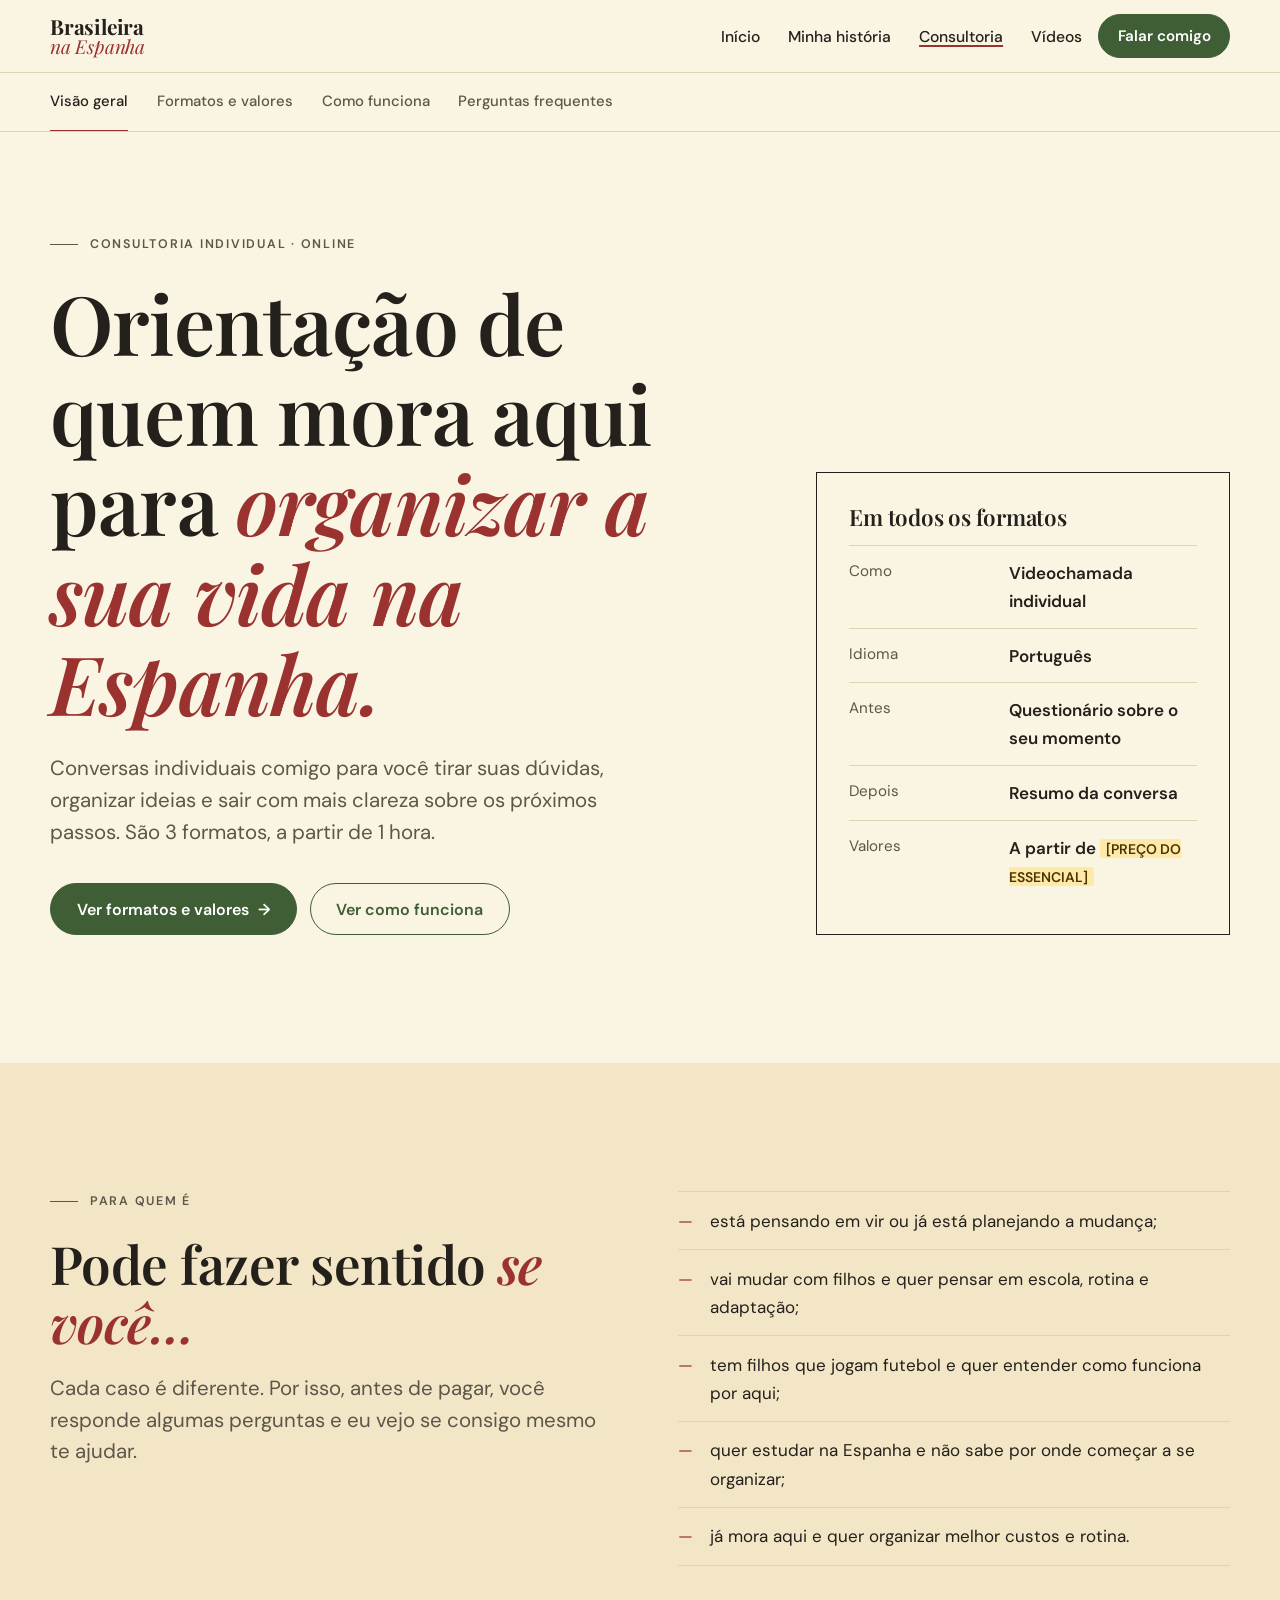
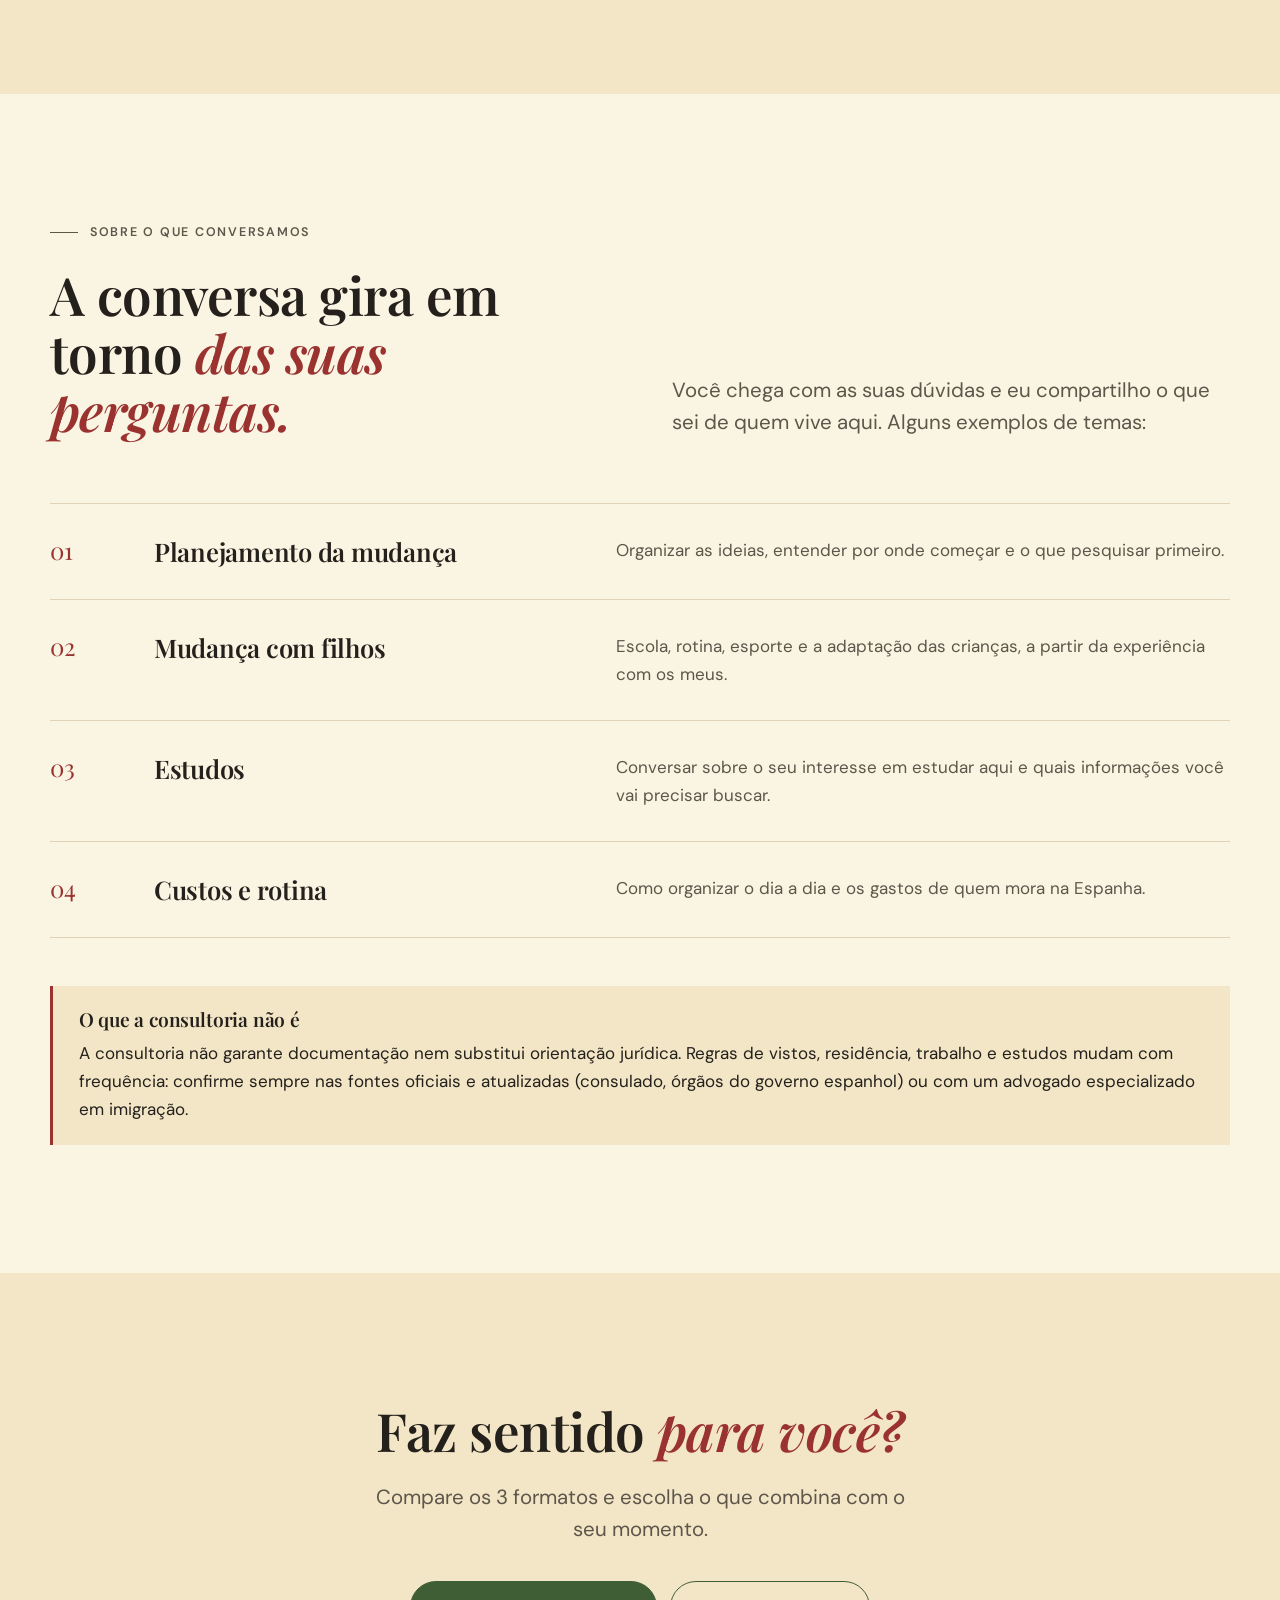
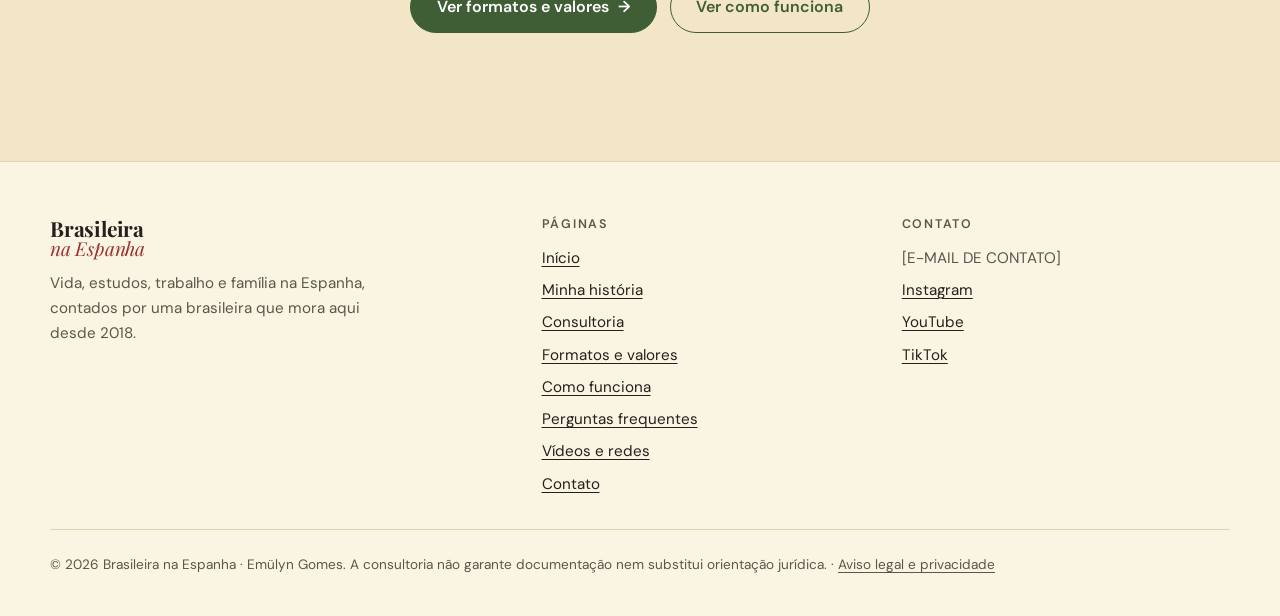
==== publico/consultoria/index.html @ 483fb572 "Primeira versão do site Brasileira na Espanha" ====
<!DOCTYPE html>
<html lang="pt-BR">
<head>
  <meta charset="UTF-8">
  <meta name="viewport" content="width=device-width, initial-scale=1">
  <title>Consultoria individual para viver na Espanha · Brasileira na Espanha</title>
  <meta name="description" content="Uma hora de videochamada individual para organizar suas dúvidas sobre a mudança e a vida na Espanha, com questionário antes e resumo depois.">
  <link rel="canonical" href="https://brasileiranaespanha.es/consultoria/">
  <meta name="theme-color" content="#F8F0D8">
  <link rel="icon" href="../favicon.svg" type="image/svg+xml">

  <!-- Prévia para compartilhamento (WhatsApp, Instagram, Facebook) -->
  <meta property="og:type" content="website">
  <meta property="og:locale" content="pt_BR">
  <meta property="og:site_name" content="Brasileira na Espanha">
  <meta property="og:title" content="Consultoria individual para viver na Espanha · Brasileira na Espanha">
  <meta property="og:description" content="Uma hora de videochamada individual para organizar suas dúvidas sobre a mudança e a vida na Espanha, com questionário antes e resumo depois.">
  <meta property="og:url" content="https://brasileiranaespanha.es/consultoria/">
  <meta property="og:image" content="https://brasileiranaespanha.es/img/compartilhar.jpg">
  <meta name="twitter:card" content="summary_large_image">

  <link rel="preconnect" href="https://fonts.googleapis.com">
  <link rel="preconnect" href="https://fonts.gstatic.com" crossorigin>
  <link href="https://fonts.googleapis.com/css2?family=DM+Sans:opsz,wght@9..40,400;9..40,500;9..40,600&family=Playfair+Display:ital,wght@0,600;0,700;1,400;1,600&display=swap" rel="stylesheet">
  <link rel="stylesheet" href="../css/estilo.css">
</head>
<body>
  <a class="pular" href="#conteudo">Pular para o conteúdo</a>

  <header class="topo">
    <div class="envoltorio">
      <a class="marca" href="../"><span>Brasileira</span> <em>na Espanha</em></a>
      <nav class="menu" aria-label="Principal">
        <ul>
          <li><a href="../">Início</a></li>
          <li><a href="../sobre/">Minha história</a></li>
          <li><a href="../consultoria/" aria-current="page">Consultoria</a></li>
          <li><a href="../conteudo/">Vídeos</a></li>
        </ul>
      </nav>
      <a class="botao botao--cheio botao--topo" href="../contato/">Falar comigo</a>
    </div>
  </header>

  <main id="conteudo">
    <nav class="subnav" aria-label="Páginas da consultoria">
      <ul class="envoltorio">
        <li><a href="../consultoria/" aria-current="page">Visão geral</a></li>
        <li><a href="../consultoria/formatos/">Formatos e valores</a></li>
        <li><a href="../consultoria/como-funciona/">Como funciona</a></li>
        <li><a href="../consultoria/perguntas/">Perguntas frequentes</a></li>
      </ul>
    </nav>

    <section class="hero" aria-labelledby="titulo-principal">
      <div class="envoltorio">
        <div>
          <p class="rotulo">Consultoria individual · online</p>
          <h1 id="titulo-principal">Orientação de quem mora aqui para <em>organizar a sua vida na Espanha.</em></h1>
          <p class="lead">Conversas individuais comigo para você tirar suas dúvidas, organizar ideias e sair com mais clareza sobre os próximos passos. São 3 formatos, a partir de 1 hora.</p>
          <div class="acoes">
          <a class="botao botao--cheio" href="../consultoria/formatos/">Ver formatos e valores <span class="seta" aria-hidden="true">→</span></a>
          <a class="botao botao--linha" href="../consultoria/como-funciona/">Ver como funciona</a>
          </div>
        </div>
        <aside class="ficha" aria-labelledby="titulo-ficha">
          <h2 id="titulo-ficha">Em todos os formatos</h2>
          <dl>
            <div><dt>Como</dt><dd>Videochamada individual</dd></div>
            <div><dt>Idioma</dt><dd>Português</dd></div>
            <div><dt>Antes</dt><dd>Questionário sobre o seu momento</dd></div>
            <div><dt>Depois</dt><dd>Resumo da conversa</dd></div>
            <div><dt>Valores</dt><dd>A partir de <span class="campo">[PREÇO DO ESSENCIAL]</span></dd></div>
          </dl>
        </aside>
      </div>
    </section>

    <section class="secao secao--areia" aria-labelledby="titulo-para-quem">
      <div class="envoltorio duas-colunas">
        <div>
          <p class="rotulo">Para quem é</p>
          <h2 id="titulo-para-quem">Pode fazer sentido <em>se você…</em></h2>
          <p class="lead" style="margin-top:1.4rem">Cada caso é diferente. Por isso, antes de pagar, você responde algumas perguntas e eu vejo se consigo mesmo te ajudar.</p>
        </div>
        <ul class="lista-traco">
          <li>está pensando em vir ou já está planejando a mudança;</li>
          <li>vai mudar com filhos e quer pensar em escola, rotina e adaptação;</li>
          <li>tem filhos que jogam futebol e quer entender como funciona por aqui;</li>
          <li>quer estudar na Espanha e não sabe por onde começar a se organizar;</li>
          <li>já mora aqui e quer organizar melhor custos e rotina.</li>
        </ul>
      </div>
    </section>

    <section class="secao" aria-labelledby="titulo-ajuda">
      <div class="envoltorio">
        <div class="cabeca-secao">
          <div>
            <p class="rotulo">Sobre o que conversamos</p>
            <h2 id="titulo-ajuda">A conversa gira em torno <em>das suas perguntas.</em></h2>
          </div>
          <p class="lead">Você chega com as suas dúvidas e eu compartilho o que sei de quem vive aqui. Alguns exemplos de temas:</p>
        </div>
        <ol class="indice">
          <li><h3>Planejamento da mudança</h3><p>Organizar as ideias, entender por onde começar e o que pesquisar primeiro.</p></li>
          <li><h3>Mudança com filhos</h3><p>Escola, rotina, esporte e a adaptação das crianças, a partir da experiência com os meus.</p></li>
          <li><h3>Estudos</h3><p>Conversar sobre o seu interesse em estudar aqui e quais informações você vai precisar buscar.</p></li>
          <li><h3>Custos e rotina</h3><p>Como organizar o dia a dia e os gastos de quem mora na Espanha.</p></li>
        </ol>

        <div class="aviso" style="margin-top:3rem" role="note">
          <h3>O que a consultoria não é</h3>
          <p>A consultoria não garante documentação nem substitui orientação jurídica. Regras de vistos, residência, trabalho e estudos mudam com frequência: confirme sempre nas fontes oficiais e atualizadas (consulado, órgãos do governo espanhol) ou com um advogado especializado em imigração.</p>
        </div>
      </div>
    </section>

    <section class="secao chamada secao--areia" aria-labelledby="titulo-chamada">
      <div class="envoltorio">
        <h2 id="titulo-chamada">Faz sentido <em>para você?</em></h2>
        <p class="lead">Compare os 3 formatos e escolha o que combina com o seu momento.</p>
        <div class="acoes">
          <a class="botao botao--cheio" href="../consultoria/formatos/">Ver formatos e valores <span class="seta" aria-hidden="true">→</span></a>
          <a class="botao botao--linha" href="../consultoria/como-funciona/">Ver como funciona</a>
        </div>
      </div>
    </section>
  </main>

  <footer class="rodape">
    <div class="envoltorio">
      <div>
        <a class="marca" href="../"><span>Brasileira</span> <em>na Espanha</em></a>
        <p class="suave" style="margin-top:.8rem;max-width:34ch">Vida, estudos, trabalho e família na Espanha, contados por uma brasileira que mora aqui desde 2018.</p>
      </div>
      <nav aria-label="Rodapé">
        <h2>Páginas</h2>
        <ul>
          <li><a href="../">Início</a></li>
          <li><a href="../sobre/">Minha história</a></li>
          <li><a href="../consultoria/">Consultoria</a></li>
          <li><a href="../consultoria/formatos/">Formatos e valores</a></li>
          <li><a href="../consultoria/como-funciona/">Como funciona</a></li>
          <li><a href="../consultoria/perguntas/">Perguntas frequentes</a></li>
          <li><a href="../conteudo/">Vídeos e redes</a></li>
          <li><a href="../contato/">Contato</a></li>
        </ul>
      </nav>
      <div>
        <h2>Contato</h2>
        <ul>
          <li><a data-link="email" data-mostrar aria-disabled="true">[E-MAIL DE CONTATO]</a></li>
          <li><a href="https://www.instagram.com/emulyngomes/">Instagram</a></li>
          <li><a href="https://www.youtube.com/@brasileiranaespanha">YouTube</a></li>
          <li><a href="https://www.tiktok.com/@emulyngomes">TikTok</a></li>
        </ul>
      </div>
      <p class="legal">© 2026 Brasileira na Espanha · Emülyn Gomes. A consultoria não garante documentação nem substitui orientação jurídica. · <a href="../aviso-legal/">Aviso legal e privacidade</a></p>
    </div>
  </footer>

  <script src="../js/config.js"></script>
</body>
</html>
---- publico/css/estilo.css ----
/* ==========================================================================
   Brasileira na Espanha — estilos do site
   Para mudar cores ou fontes, edite apenas as variáveis em :root.
   ========================================================================== */

:root {
  /* Cores */
  /* Paleta do canal: creme, verde, vinho e dourado */
  --papel: #FAF4E3;          /* fundo principal (creme) */
  --areia: #F2E6C6;          /* fundo alternativo (creme mais quente) */
  --tinta: #24201B;          /* texto principal */
  --tinta-suave: #5E564B;    /* texto secundário */
  --linha: #E0D3B4;          /* fios e bordas */
  --verde: #3F5E36;          /* botões (verde do Brasil) */
  --verde-escuro: #2F4828;
  --vinho: #9A3330;          /* itálicos e detalhes (vermelho da Espanha) */
  --ouro: #E2BC57;           /* dourado: só sobre fundo escuro e em detalhes */
  --escuro: #1F3326;         /* fundo das faixas escuras (verde bem fechado) */
  --pimenton: var(--vinho);  /* nome antigo, mantido por compatibilidade */

  /* Tipografia */
  --serif: "Playfair Display", Georgia, "Times New Roman", serif;
  --sans: "DM Sans", system-ui, -apple-system, "Segoe UI", sans-serif;

  /* Medidas */
  --largura: 1180px;
  --texto: 64ch;
  --espaco: clamp(72px, 10vw, 140px);
}

*, *::before, *::after { box-sizing: border-box; }
* { margin: 0; }

html { -webkit-text-size-adjust: 100%; scroll-behavior: smooth; }
@media (prefers-reduced-motion: reduce) {
  html { scroll-behavior: auto; }
  *, *::before, *::after { transition: none !important; }
}

body {
  background: var(--papel);
  color: var(--tinta);
  font-family: var(--sans);
  font-size: 1.0625rem;
  line-height: 1.65;
  text-rendering: optimizeLegibility;
}

img { display: block; max-width: 100%; height: auto; }

a { color: inherit; text-decoration-thickness: 1px; text-underline-offset: 0.2em; }
a:hover { color: var(--pimenton); }

:focus-visible {
  outline: 3px solid var(--verde);
  outline-offset: 3px;
  border-radius: 2px;
}

/* Acessibilidade */
.pular {
  position: absolute; left: 1rem; top: -100px;
  background: var(--tinta); color: var(--papel);
  padding: .7rem 1rem; z-index: 100; text-decoration: none;
}
.pular:focus { top: 1rem; color: var(--papel); }

.sr-only {
  position: absolute; width: 1px; height: 1px; padding: 0; margin: -1px;
  overflow: hidden; clip: rect(0,0,0,0); white-space: nowrap; border: 0;
}

/* --------------------------------------------------------------------------
   Estrutura
   -------------------------------------------------------------------------- */
.envoltorio { width: min(var(--largura), 100% - 2.5rem); margin-inline: auto; }

.secao { padding-block: var(--espaco); }
.secao--areia { background: var(--areia); }
.secao--tinta { background: var(--escuro); color: var(--papel); }
.secao--tinta a:hover { color: var(--ouro); }

/* --------------------------------------------------------------------------
   Tipografia
   -------------------------------------------------------------------------- */
h1, h2, h3 {
  font-family: var(--serif);
  font-weight: 600;
  line-height: 1.1;
  letter-spacing: -0.01em;
  font-optical-sizing: auto;
}
h1 { font-size: clamp(2.6rem, 6.4vw, 5.4rem); }
h2 { font-size: clamp(2rem, 4.2vw, 3.3rem); }
h3 { font-size: clamp(1.3rem, 2vw, 1.6rem); line-height: 1.2; }
h1 em, h2 em { font-style: italic; color: var(--pimenton); }
.secao--tinta h2 em { color: var(--ouro); }

p + p { margin-top: 1em; }

.rotulo {
  display: flex; align-items: center; gap: .75rem;
  font-size: .78rem; font-weight: 600;
  letter-spacing: .14em; text-transform: uppercase;
  color: var(--tinta-suave);
  margin-bottom: 1.4rem;
}
.rotulo::before { content: ""; width: 28px; height: 1px; background: currentColor; }
.secao--tinta .rotulo { color: #CFC5B6; }

.lead { font-size: clamp(1.15rem, 1.6vw, 1.35rem); line-height: 1.55; color: var(--tinta-suave); max-width: 40ch; }
.suave { color: var(--tinta-suave); }
.medida { max-width: var(--texto); }

/* Campo a preencher: aparece em destaque para você achar fácil */
.campo {
  background: #FFE9A8;
  color: #4A3500;
  font-family: var(--sans);
  font-style: normal;
  font-size: .82em;
  font-weight: 600;
  padding: .05em .4em;
  border-radius: 3px;
  white-space: normal;
}

/* --------------------------------------------------------------------------
   Botões e links de ação
   -------------------------------------------------------------------------- */
.botao {
  display: inline-flex; align-items: center; gap: .6rem;
  min-height: 52px; padding: .85rem 1.6rem;
  font: 600 1rem/1.2 var(--sans);
  text-decoration: none;
  border: 1.5px solid var(--tinta);
  border-radius: 999px;
  transition: background-color .2s, color .2s, border-color .2s;
  cursor: pointer;
}
.botao--cheio { background: var(--verde); border-color: var(--verde); color: #fff; }
.botao--cheio:hover { background: var(--verde-escuro); border-color: var(--verde-escuro); color: #fff; }
.botao--linha { background: transparent; color: var(--verde); border-color: var(--verde); }
.botao--linha:hover { background: var(--verde); color: #fff; }
.secao--tinta .botao--linha { color: var(--papel); border-color: var(--papel); }
.secao--tinta .botao--linha:hover { background: var(--papel); color: var(--tinta); }
.botao .seta { transition: transform .2s; }
.botao:hover .seta { transform: translateX(3px); }

/* Botão cujo link ainda não foi configurado em js/config.js */
.botao[aria-disabled="true"] {
  background: transparent; color: var(--tinta-suave);
  border: 1.5px dashed var(--tinta-suave); cursor: not-allowed;
}
.secao--tinta .botao[aria-disabled="true"] { color: #CFC5B6; border-color: #CFC5B6; }

.link-seta {
  font-weight: 600; text-decoration: none;
  border-bottom: 1.5px solid currentColor; padding-bottom: 2px;
}

.acoes { display: flex; flex-wrap: wrap; gap: .8rem; margin-top: 2.2rem; }

/* --------------------------------------------------------------------------
   Cabeçalho
   -------------------------------------------------------------------------- */
.topo {
  position: sticky; top: 0; z-index: 50;
  background: color-mix(in srgb, var(--papel) 92%, transparent);
  backdrop-filter: blur(10px);
  border-bottom: 1px solid var(--linha);
}
.topo .envoltorio {
  display: flex; align-items: center; justify-content: space-between;
  gap: 1rem; min-height: 72px;
}
.marca {
  display: inline-flex; flex-direction: column;
  font-family: var(--serif); font-size: 1.3rem; font-weight: 700;
  text-decoration: none; letter-spacing: -0.01em; line-height: 1.02;
}
.marca em { color: var(--vinho); font-weight: 400; font-size: .92em; }
.marca:hover { color: var(--tinta); }

.menu { margin-left: auto; }
.menu ul { display: flex; gap: clamp(.9rem, 2.2vw, 1.9rem); list-style: none; padding: 0; }
.menu a { text-decoration: none; font-weight: 500; font-size: .98rem; white-space: nowrap; }
.menu a[aria-current="page"] { text-decoration: underline; text-decoration-color: var(--pimenton); text-decoration-thickness: 2px; }
.botao--topo { min-height: 44px; padding: .55rem 1.15rem; font-size: .95rem; }

/* Celular: marca e botão na primeira linha, menu na segunda (com rolagem lateral se precisar) */
@media (max-width: 760px) {
  .topo .envoltorio {
    display: grid; grid-template-columns: 1fr auto;
    gap: .6rem 1rem; padding-block: .75rem; min-height: 0;
  }
  .menu { grid-column: 1 / -1; grid-row: 2; margin: 0 -1.25rem; overflow-x: auto; scrollbar-width: none; }
  .menu::-webkit-scrollbar { display: none; }
  .menu ul { padding-inline: 1.25rem; gap: 1.3rem; }
  .menu a { font-size: .93rem; display: inline-block; padding-block: .3rem; }
}

/* Abas da consultoria */
.subnav { border-bottom: 1px solid var(--linha); background: var(--papel); }
.subnav ul { display: flex; gap: 1.8rem; list-style: none; padding: 0; overflow-x: auto; scrollbar-width: none; }
.subnav ul::-webkit-scrollbar { display: none; }
.subnav a {
  display: block; padding-block: 1rem; white-space: nowrap;
  text-decoration: none; font-size: .93rem; font-weight: 500; color: var(--tinta-suave);
  border-bottom: 2px solid transparent; margin-bottom: -1px;
}
.subnav a[aria-current="page"] { color: var(--tinta); border-bottom-color: var(--pimenton); }

/* Cabeçalho de páginas internas (sem foto) */
.cabecalho-pagina { padding-block: clamp(56px, 9vw, 120px) clamp(40px, 6vw, 72px); }
.cabecalho-pagina h1 { max-width: 16ch; margin-bottom: 1.4rem; }
.cabecalho-pagina .lead { max-width: 52ch; }

/* Etapas numeradas grandes (página Como funciona) */
.etapas { list-style: none; padding: 0; counter-reset: etapa; display: grid; grid-template-columns: repeat(2, 1fr); gap: 0 clamp(2rem, 6vw, 6rem); }
.etapas li { counter-increment: etapa; padding-block: 2rem; border-top: 1px solid var(--linha); display: grid; grid-template-columns: 4.5rem 1fr; gap: .2rem 1rem; }
.etapas li::before {
  content: counter(etapa, decimal-leading-zero); grid-row: span 2;
  font-family: var(--serif); font-size: 2.6rem; line-height: 1; color: var(--pimenton);
}
.etapas h2 { font-size: clamp(1.35rem, 2.2vw, 1.7rem); margin-bottom: .3rem; }
.etapas p { color: var(--tinta-suave); }
@media (max-width: 760px) { .etapas { grid-template-columns: 1fr; } .etapas li { grid-template-columns: 3.5rem 1fr; } .etapas li::before { font-size: 2rem; } }

/* Textos longos */
.texto-corrido p + p { margin-top: 1.1em; }
.texto-corrido blockquote {
  font-family: var(--serif); font-style: italic;
  font-size: clamp(1.5rem, 2.6vw, 2.1rem); line-height: 1.25;
  border-left: 2px solid var(--pimenton); padding-left: 1.4rem; margin-bottom: 1.8rem;
}
.faq--larga { max-width: 860px; }

.texto-legal { max-width: 760px; }
.texto-legal > h2 { font-size: clamp(1.6rem, 3vw, 2.2rem); margin: 3rem 0 1rem; }
.texto-legal .aviso h2 { font-size: 1.2rem; margin-bottom: .4rem; }
.texto-legal p + p { margin-top: .9em; }
.dados-legais div { display: grid; grid-template-columns: 8rem 1fr; gap: 1rem; padding-block: .8rem; border-top: 1px solid var(--linha); }
.dados-legais dt { color: var(--tinta-suave); }

/* Página de contato */
.pagina-contato { padding-block: clamp(64px, 9vw, 120px); }
.pagina-contato h1 { font-size: clamp(2.4rem, 5vw, 4rem); }
.pagina-contato h1 em { color: var(--ouro); }
.contato h2 { font-size: 1.4rem; }

/* --------------------------------------------------------------------------
   Fotos (com espaço reservado enquanto a foto não existe)
   -------------------------------------------------------------------------- */
.foto {
  position: relative; overflow: hidden;
  background:
    repeating-linear-gradient(135deg, transparent 0 14px, rgba(31,26,22,.045) 14px 15px),
    var(--areia);
  border: 1px solid var(--linha);
}
.foto img { position: absolute; inset: 0; width: 100%; height: 100%; object-fit: cover; z-index: 1; }
.foto .vaga {
  position: absolute; inset: 0;
  display: flex; flex-direction: column; justify-content: flex-end;
  padding: 1.4rem; font-size: .86rem; line-height: 1.45; color: var(--tinta-suave);
}
.foto .vaga strong { color: var(--tinta); font-size: .74rem; letter-spacing: .12em; text-transform: uppercase; }
.foto--retrato { aspect-ratio: 4 / 5; }
.foto--paisagem { aspect-ratio: 3 / 2; }

.legenda {
  margin-top: .7rem; font-size: .84rem; color: var(--tinta-suave);
  display: flex; gap: .5rem;
}
.legenda::before { content: "↑"; color: var(--pimenton); }

/* --------------------------------------------------------------------------
   Seção principal (hero)
   -------------------------------------------------------------------------- */
.hero { padding-block: clamp(48px, 8vw, 110px) var(--espaco); }
.hero .envoltorio {
  display: grid; grid-template-columns: 1.25fr .75fr;
  gap: clamp(2rem, 6vw, 6rem); align-items: end;
}
.hero h1 { margin-bottom: 1.6rem; }
.hero .foto { border-radius: 220px 220px 4px 4px; }
@media (max-width: 860px) {
  .hero .envoltorio { grid-template-columns: 1fr; }
  .hero figure { max-width: 420px; }
}

/* --------------------------------------------------------------------------
   Apresentação
   -------------------------------------------------------------------------- */
.apresentacao {
  display: grid; grid-template-columns: 5fr 7fr;
  gap: clamp(2rem, 6vw, 6rem); align-items: start;
}
.apresentacao blockquote {
  font-family: var(--serif); font-style: italic;
  font-size: clamp(1.6rem, 2.8vw, 2.3rem); line-height: 1.25;
  border-left: 2px solid var(--pimenton); padding-left: 1.4rem;
  margin-bottom: 2rem;
}
@media (max-width: 860px) { .apresentacao { grid-template-columns: 1fr; } }

/* --------------------------------------------------------------------------
   Lista numerada editorial (temas, etapas)
   -------------------------------------------------------------------------- */
.indice { list-style: none; padding: 0; border-top: 1px solid var(--linha); counter-reset: item; }
.indice > li {
  counter-increment: item;
  display: grid; grid-template-columns: 5rem 1fr 1.4fr;
  gap: 1.5rem; padding-block: 2rem;
  border-bottom: 1px solid var(--linha);
}
.indice > li::before {
  content: counter(item, decimal-leading-zero);
  font-family: var(--serif); font-size: 1.5rem; color: var(--pimenton); line-height: 1.2;
}
.indice h3 { margin: 0; }
.indice p { color: var(--tinta-suave); }
@media (max-width: 760px) {
  .indice > li { grid-template-columns: 3rem 1fr; }
  .indice > li > p { grid-column: 2; }
}

.cabeca-secao {
  display: grid; grid-template-columns: 1fr 1fr;
  gap: 2rem 4rem; align-items: end; margin-bottom: clamp(2.5rem, 5vw, 4rem);
}
@media (max-width: 760px) { .cabeca-secao { grid-template-columns: 1fr; } }

/* --------------------------------------------------------------------------
   Faixa da consultoria (fundo escuro)
   -------------------------------------------------------------------------- */
.faixa {
  display: grid; grid-template-columns: 1.1fr .9fr;
  gap: clamp(2rem, 6vw, 6rem); align-items: center;
}
.faixa .lead { color: #D9CFC0; }
.faixa dl { border-top: 1px solid rgba(251,247,238,.25); }
.faixa dl div {
  display: flex; justify-content: space-between; gap: 1rem;
  padding-block: 1rem; border-bottom: 1px solid rgba(251,247,238,.25);
}
.faixa dt { color: #CFC5B6; }
.faixa dd { text-align: right; font-weight: 600; }
@media (max-width: 860px) { .faixa { grid-template-columns: 1fr; } }

/* --------------------------------------------------------------------------
   Passos (linha do tempo horizontal)
   -------------------------------------------------------------------------- */
.passos {
  list-style: none; padding: 0;
  display: grid; grid-template-columns: repeat(var(--colunas, 3), 1fr);
  gap: 0; counter-reset: passo;
}
.passos li {
  counter-increment: passo; position: relative;
  padding: 2.4rem 1.6rem 0 0;
  border-top: 2px solid var(--tinta);
}
.passos li::before {
  content: counter(passo);
  position: absolute; top: -1.05rem; left: 0;
  width: 2rem; height: 2rem; border-radius: 50%;
  background: var(--papel); border: 2px solid var(--tinta);
  display: grid; place-items: center;
  font: 600 .9rem/1 var(--sans);
}
.secao--areia .passos li::before { background: var(--areia); }
.passos h3 { font-size: 1.25rem; margin-bottom: .5rem; }
.passos p { color: var(--tinta-suave); font-size: .98rem; }
@media (max-width: 860px) {
  .passos { grid-template-columns: 1fr; gap: 0; }
  .passos li { border-top: 0; border-left: 2px solid var(--tinta); padding: 0 0 2.2rem 2rem; }
  .passos li::before { top: 0; left: -1.05rem; }
}

/* --------------------------------------------------------------------------
   Canais de conteúdo
   -------------------------------------------------------------------------- */
.canais { list-style: none; padding: 0; border-top: 1px solid var(--linha); }
.canais a {
  display: grid; grid-template-columns: 1fr auto; align-items: baseline; gap: 1rem;
  padding-block: 1.5rem; border-bottom: 1px solid var(--linha);
  text-decoration: none;
}
.canais .nome { font-family: var(--serif); font-size: clamp(1.5rem, 3vw, 2.2rem); }
.canais .detalhe { color: var(--tinta-suave); font-size: .95rem; }
.canais a:hover .nome { color: var(--pimenton); }

.duas-colunas {
  display: grid; grid-template-columns: 1fr 1fr; gap: clamp(2rem, 6vw, 6rem); align-items: start;
}
@media (max-width: 860px) { .duas-colunas { grid-template-columns: 1fr; } }

/* --------------------------------------------------------------------------
   Chamada final
   -------------------------------------------------------------------------- */
.chamada { text-align: center; }
.chamada h2 { max-width: 18ch; margin-inline: auto; }
.chamada .lead { margin: 1.4rem auto 0; }
.chamada .acoes { justify-content: center; }

/* --------------------------------------------------------------------------
   Página da consultoria
   -------------------------------------------------------------------------- */
.ficha {
  border: 1px solid var(--tinta); background: var(--papel);
  padding: clamp(1.4rem, 3vw, 2rem);
}
.ficha h2 { font-size: 1.4rem; margin-bottom: 1rem; }
.ficha dl div {
  display: grid; grid-template-columns: 9rem 1fr; gap: 1rem;
  padding-block: .8rem; border-top: 1px solid var(--linha);
}
.ficha dt { color: var(--tinta-suave); font-size: .95rem; }
.ficha dd { font-weight: 600; }

.lista-traco { list-style: none; padding: 0; }
.lista-traco li { padding: .9rem 0 .9rem 2rem; border-bottom: 1px solid var(--linha); position: relative; }
.lista-traco li::before { content: "—"; position: absolute; left: 0; color: var(--pimenton); }
.lista-traco li:first-child { border-top: 1px solid var(--linha); }

.aviso {
  border-left: 3px solid var(--pimenton);
  background: var(--areia);
  padding: 1.4rem 1.6rem;
}
.aviso h3 { font-size: 1.2rem; margin-bottom: .5rem; }

/* Perguntas frequentes */
.faq { border-top: 1px solid var(--linha); }
.faq details { border-bottom: 1px solid var(--linha); }
.faq summary {
  cursor: pointer; list-style: none;
  display: flex; justify-content: space-between; gap: 1.5rem;
  padding-block: 1.4rem;
  font-family: var(--serif); font-size: clamp(1.2rem, 2vw, 1.45rem); line-height: 1.3;
}
.faq summary::-webkit-details-marker { display: none; }
.faq summary::after { content: "+"; font-family: var(--sans); color: var(--pimenton); font-size: 1.5rem; line-height: 1; }
.faq details[open] summary::after { content: "−"; }
.faq .resposta { padding-bottom: 1.6rem; max-width: var(--texto); color: var(--tinta-suave); }

/* Contato */
.contatos { display: grid; gap: 1rem; }
.contato {
  display: grid; grid-template-columns: 1fr auto; gap: 1rem 2rem; align-items: center;
  padding: 1.6rem 0; border-bottom: 1px solid rgba(251,247,238,.25);
}
.contato:first-child { border-top: 1px solid rgba(251,247,238,.25); }
.contato p { color: #CFC5B6; font-size: .95rem; margin-top: .3rem; }
.nota-link { font-size: .8rem; color: #CFC5B6; grid-column: 1 / -1; margin-top: -.4rem; }
@media (max-width: 640px) { .contato { grid-template-columns: 1fr; } }

/* --------------------------------------------------------------------------
   Rodapé
   -------------------------------------------------------------------------- */
.rodape { border-top: 1px solid var(--linha); padding-block: 3.5rem 2.5rem; font-size: .95rem; }
.rodape .envoltorio { display: grid; grid-template-columns: 1.4fr 1fr 1fr; gap: 2rem; }
.rodape h2 { font-family: var(--sans); font-size: .78rem; letter-spacing: .14em; text-transform: uppercase; color: var(--tinta-suave); font-weight: 600; margin-bottom: .9rem; }
.rodape ul { list-style: none; padding: 0; display: grid; gap: .45rem; }
.rodape .legal { grid-column: 1 / -1; border-top: 1px solid var(--linha); padding-top: 1.5rem; color: var(--tinta-suave); font-size: .85rem; }
@media (max-width: 760px) { .rodape .envoltorio { grid-template-columns: 1fr; } }

.rodape a[aria-disabled="true"], .contato a[aria-disabled="true"] { opacity: .75; }

/* Página 404 */
.erro-404 { min-height: 60vh; display: grid; place-items: center; text-align: center; }

/* --------------------------------------------------------------------------
   Formatos da consultoria (3 colunas separadas por fios, sem "cards")
   -------------------------------------------------------------------------- */
.formatos {
  display: grid; grid-template-columns: repeat(3, 1fr);
  border-top: 2px solid var(--tinta); border-bottom: 1px solid var(--linha);
}
.formato {
  display: flex; flex-direction: column;
  padding: 2.4rem clamp(1.2rem, 2.5vw, 2.2rem) 2.6rem;
  border-left: 1px solid var(--linha);
}
.formato:first-child { border-left: 0; padding-left: 0; }
.formato h2 { font-size: clamp(1.8rem, 3vw, 2.4rem); }
.formato-para { color: var(--tinta-suave); margin-top: .6rem; min-height: 3.2em; }
.formato-preco { font-family: var(--serif); font-size: 2.2rem; margin-top: 1.6rem; line-height: 1; }
.formato-duracao { font-size: .92rem; font-weight: 600; margin-top: .6rem; }
.formato ul { list-style: none; padding: 0; margin: 1.6rem 0 2rem; flex: 1; }
.formato li { padding: .65rem 0 .65rem 1.6rem; border-top: 1px solid var(--linha); position: relative; font-size: .98rem; }
.formato li::before { content: "—"; position: absolute; left: 0; color: var(--pimenton); }
.formato .botao { align-self: flex-start; }

.formato--destaque { background: var(--escuro); color: var(--papel); border-left: 0; }
.formato--destaque + .formato { border-left: 0; }
.formato--destaque .formato-para { color: #CFC5B6; }
.formato--destaque li { border-top-color: rgba(251,247,238,.22); }
.formato--destaque li::before { color: var(--ouro); }
.formato--destaque .botao--linha { color: var(--papel); border-color: var(--papel); }
.formato--destaque .botao--linha:hover { background: var(--papel); color: var(--tinta); }

@media (max-width: 900px) {
  .formatos { grid-template-columns: 1fr; }
  .formato, .formato:first-child { border-left: 0; padding-inline: 0; border-top: 1px solid var(--linha); }
  .formato:first-child { border-top: 0; }
  .formato--destaque { padding-inline: 1.4rem; margin-inline: -1.25rem; padding-inline: 1.25rem; }
  .formato-para { min-height: 0; }
}

/* --------------------------------------------------------------------------
   Fluxo de contratação: etapas e formulários
   -------------------------------------------------------------------------- */
.estreito { width: min(760px, 100% - 2.5rem); }
.cabecalho-pagina--fluxo { padding-top: clamp(40px, 6vw, 72px); }
.cabecalho-pagina--fluxo h1 { font-size: clamp(2.1rem, 4.6vw, 3.4rem); max-width: 20ch; }

.etapas-fluxo { list-style: none; padding: 0; display: flex; flex-wrap: wrap; gap: .4rem; margin-bottom: 2rem; counter-reset: ef; }
.etapas-fluxo li {
  counter-increment: ef; font-size: .82rem; font-weight: 600;
  padding: .4rem .85rem; border-radius: 999px;
  background: var(--areia); color: var(--tinta-suave);
}
.etapas-fluxo li::before { content: counter(ef) " · "; }
.etapas-fluxo li.feita { background: #E3EBDD; color: var(--verde); }
.etapas-fluxo li.feita::before { content: "✓ "; }
.etapas-fluxo li[aria-current="step"] { background: var(--verde); color: #fff; }

.formulario fieldset { border: 0; padding: 0; margin: 0 0 2rem; }
.formulario legend { font-family: var(--serif); font-size: 1.3rem; font-weight: 600; margin-bottom: .9rem; padding: 0; }
.campo-form { margin-bottom: 1.4rem; }
.campo-form label { display: block; font-weight: 600; margin-bottom: .45rem; font-size: .98rem; }
.formulario input[type=text], .formulario input[type=email], .formulario input[type=tel],
.formulario select, .formulario textarea {
  width: 100%; font: inherit; color: var(--tinta);
  padding: .8rem 1rem; min-height: 50px;
  background: #fff; border: 1.5px solid var(--linha); border-radius: 10px;
}
.formulario textarea { resize: vertical; }
.formulario input:focus, .formulario select:focus, .formulario textarea:focus { outline: none; border-color: var(--verde); box-shadow: 0 0 0 3px rgba(63,94,54,.18); }
.duas { display: grid; grid-template-columns: 1fr 1fr; gap: 0 1rem; }
@media (max-width: 620px) { .duas { grid-template-columns: 1fr; } }

.opcoes { display: grid; gap: .55rem; }
.opcoes--linha { grid-template-columns: repeat(auto-fit, minmax(150px, 1fr)); }
.opcao {
  display: flex; gap: .75rem; align-items: flex-start;
  padding: .85rem 1rem; background: #fff;
  border: 1.5px solid var(--linha); border-radius: 10px; cursor: pointer;
  transition: border-color .15s, background-color .15s;
}
.opcao:hover { border-color: var(--verde); }
.opcao input { margin-top: .3rem; accent-color: var(--verde); width: 1.05rem; height: 1.05rem; flex: none; }
.opcao:has(input:checked) { border-color: var(--verde); background: #EEF3EA; }
.opcao--aceite { margin: .5rem 0 1.4rem; font-size: .95rem; }
.dica { font-size: .9rem; margin-top: .6rem; }

.botao--largo { width: 100%; justify-content: center; }
button.botao:disabled { opacity: .45; cursor: not-allowed; }
.form-erro { color: #A3261F; font-weight: 600; margin-bottom: 1rem; }
.form-nao-conectado, .nota {
  background: #FFE9A8; color: #4A3500; font-size: .9rem; font-weight: 600;
  padding: .8rem 1rem; border-radius: 8px; margin-bottom: 1rem;
}

.resultado { border-top: 2px solid var(--verde); padding-top: 2rem; }
.resultado:focus { outline: none; }
.resultado h2 { font-size: clamp(1.8rem, 3.6vw, 2.6rem); margin-bottom: 1rem; }
.resultado .lead { max-width: none; }

.seletor-formato { display: flex; flex-wrap: wrap; gap: .5rem; margin-top: 1.8rem; }
.seletor-formato .botao { min-height: 44px; padding: .5rem 1.1rem; font-size: .95rem; }
.seletor-formato .botao[aria-pressed="true"] { background: var(--verde); color: #fff; }
.agenda-vazia {
  min-height: 280px; display: grid; place-content: center; text-align: center; gap: .3rem;
  border: 2px dashed var(--linha); border-radius: 14px; background: #fff; padding: 2rem;
}
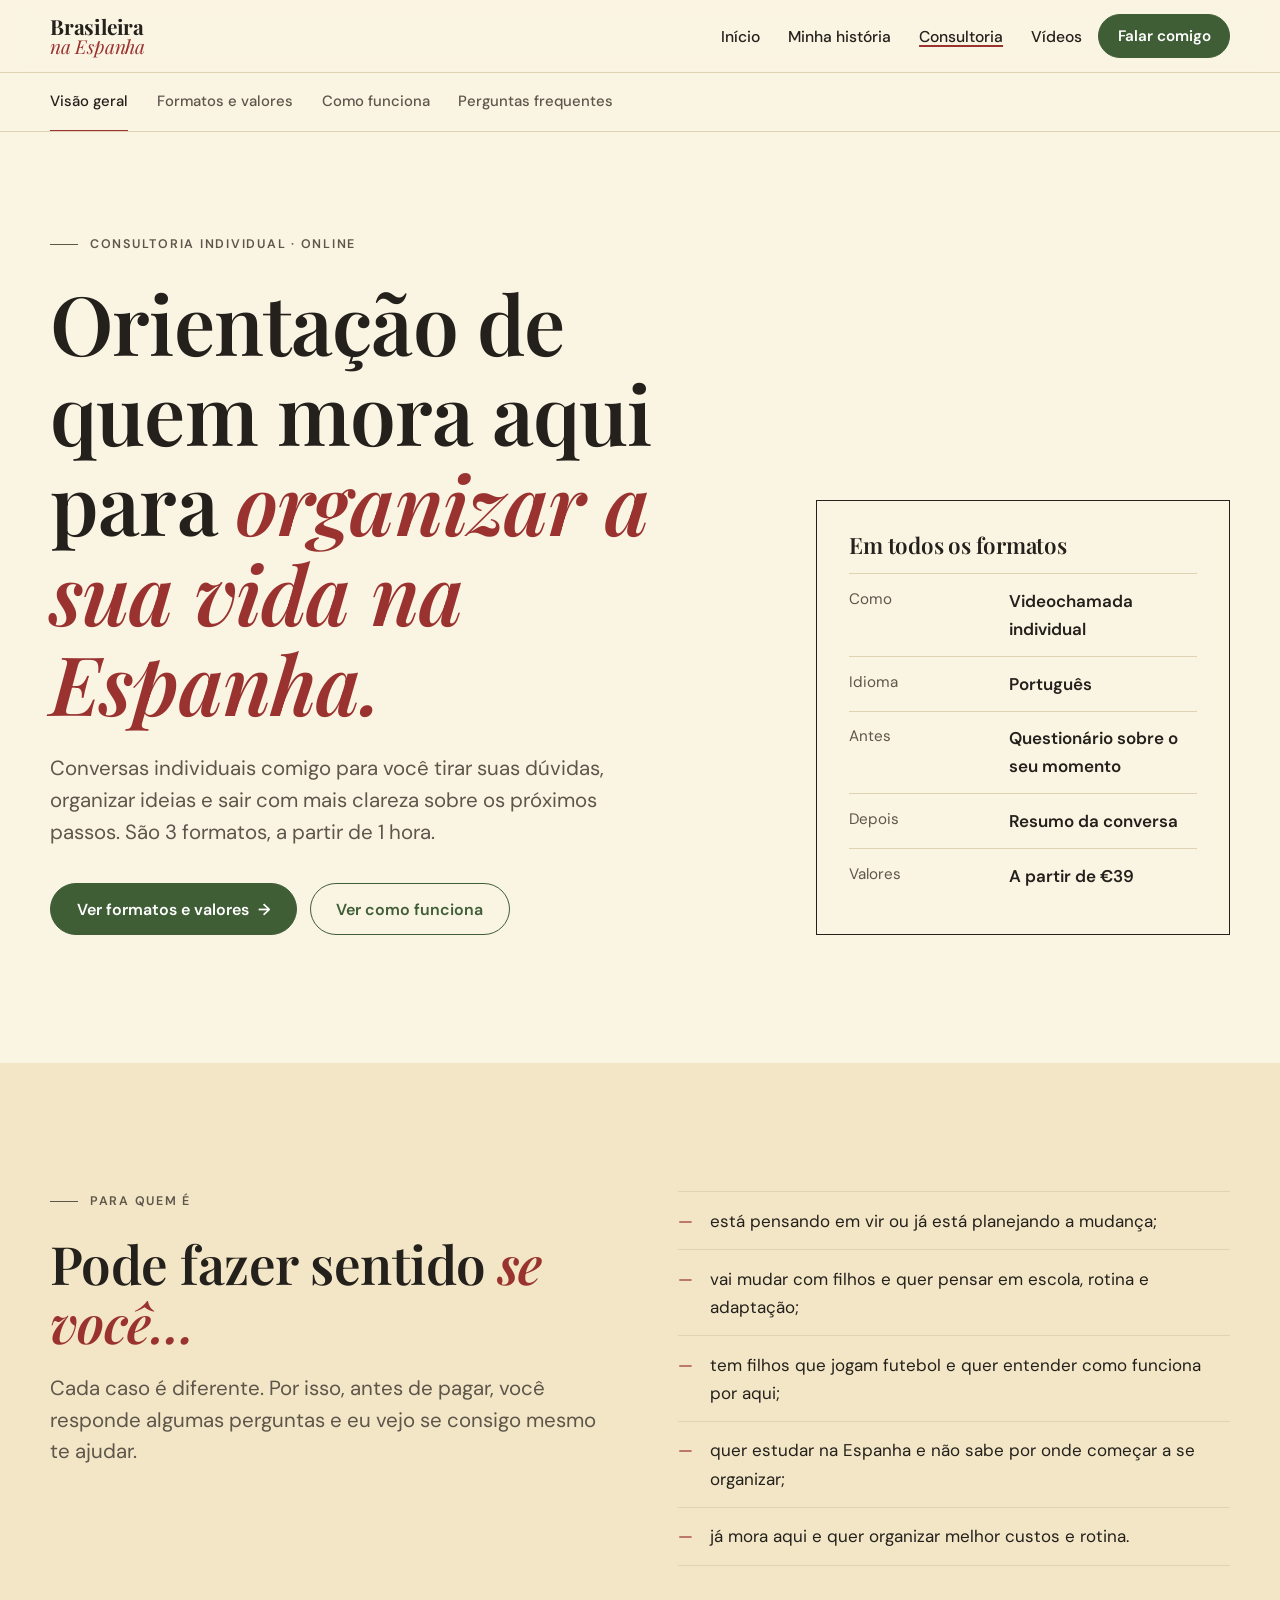
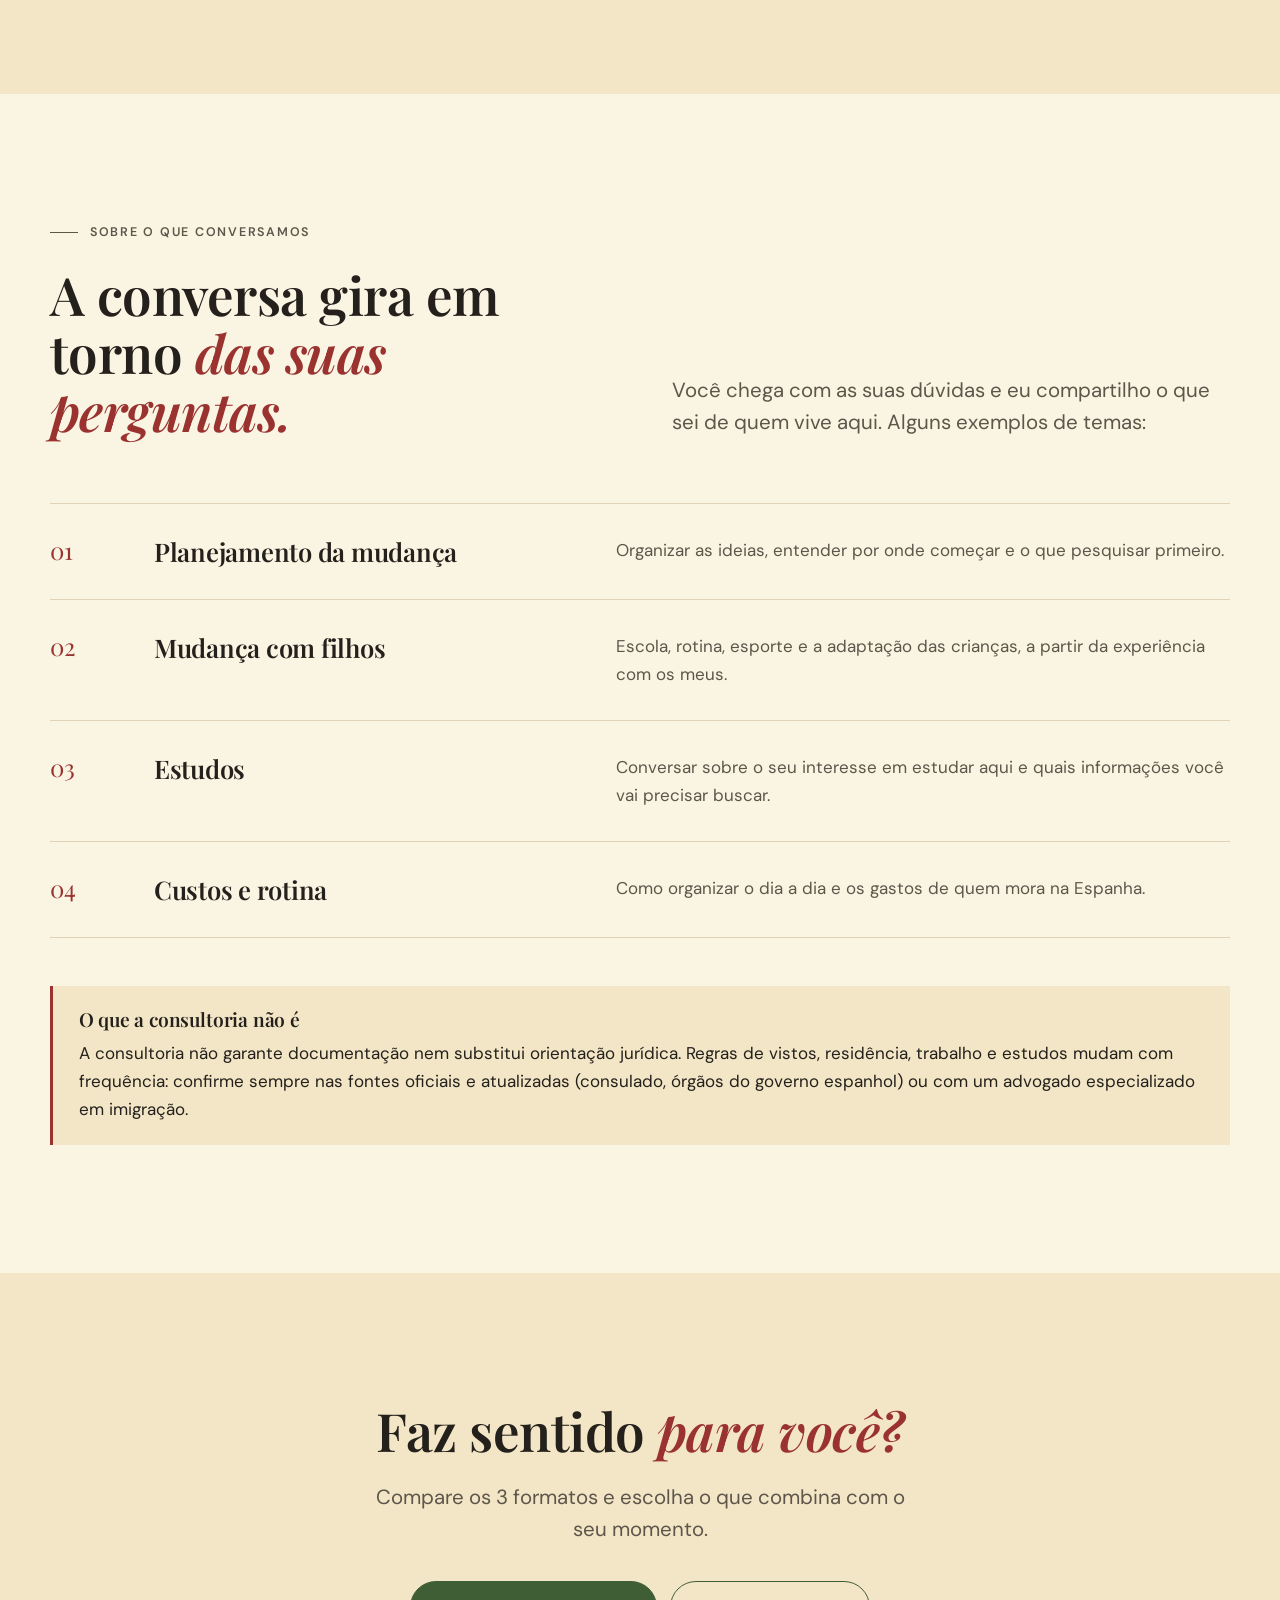
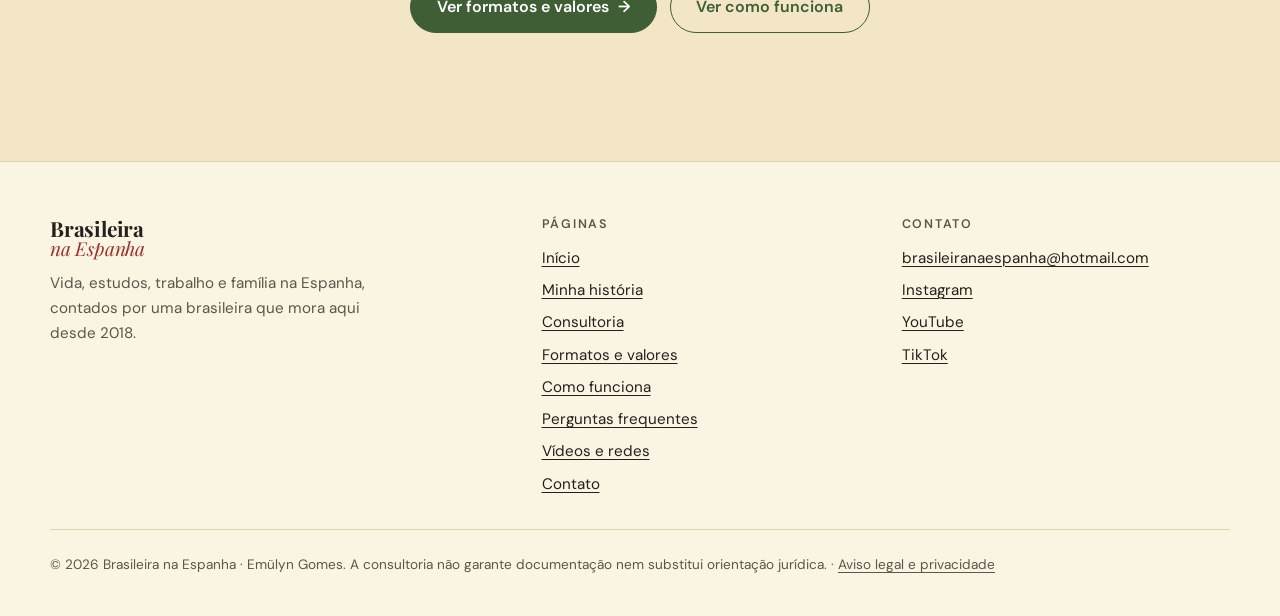
==== commit 955bee4f: "Adiciona preços de lançamento e define o conteúdo dos formatos" ====
--- a/publico/consultoria/index.html
+++ b/publico/consultoria/index.html
@@ -70,7 +70,7 @@
             <div><dt>Idioma</dt><dd>Português</dd></div>
             <div><dt>Antes</dt><dd>Questionário sobre o seu momento</dd></div>
             <div><dt>Depois</dt><dd>Resumo da conversa</dd></div>
-            <div><dt>Valores</dt><dd>A partir de <span class="campo">[PREÇO DO ESSENCIAL]</span></dd></div>
+            <div><dt>Valores</dt><dd>A partir de €39</dd></div>
           </dl>
         </aside>
       </div>
--- a/publico/css/estilo.css
+++ b/publico/css/estilo.css
@@ -577,3 +577,7 @@
   min-height: 280px; display: grid; place-content: center; text-align: center; gap: .3rem;
   border: 2px dashed var(--linha); border-radius: 14px; background: #fff; padding: 2rem;
 }
+
+/* Preço antigo riscado (preço de lançamento) */
+.preco-antigo { font-family: var(--sans); font-size: 1rem; font-weight: 500; color: var(--tinta-suave); margin-left: .4rem; }
+.formato--destaque .preco-antigo { color: #CFC5B6; }
